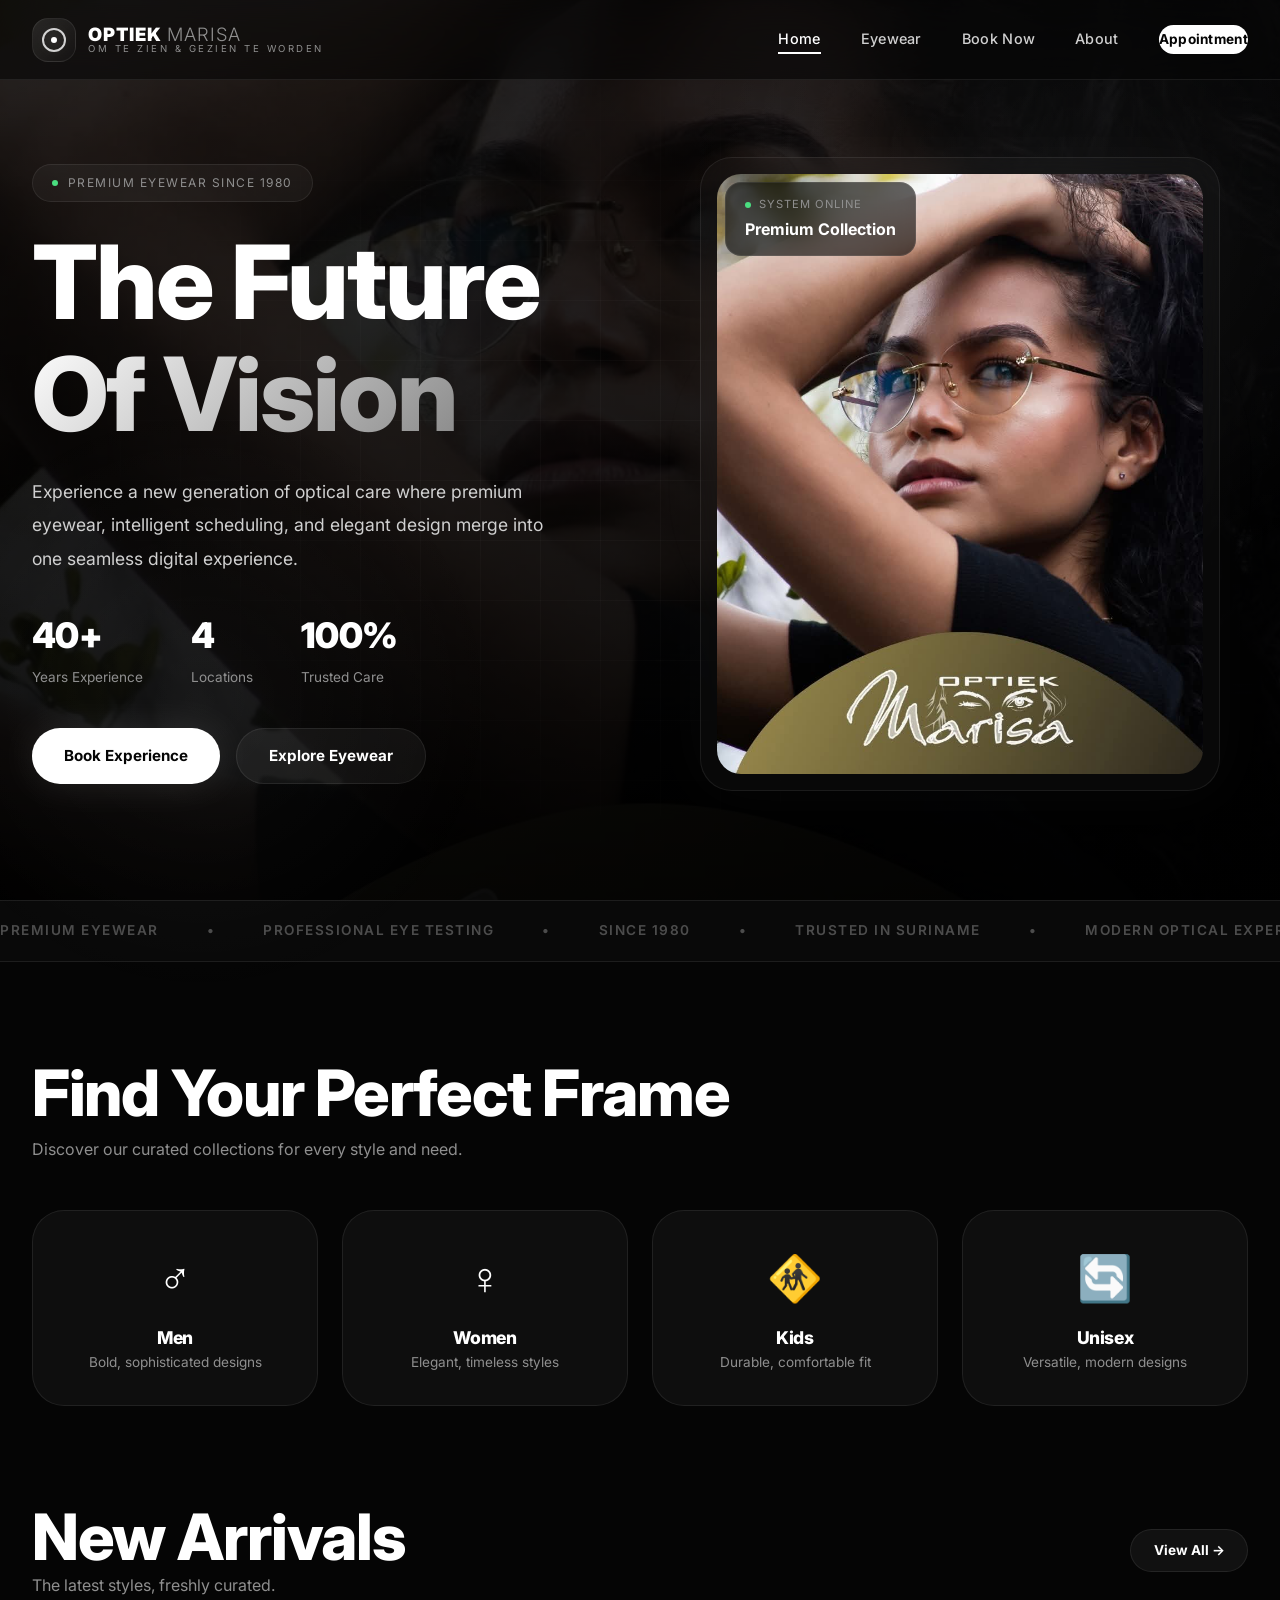
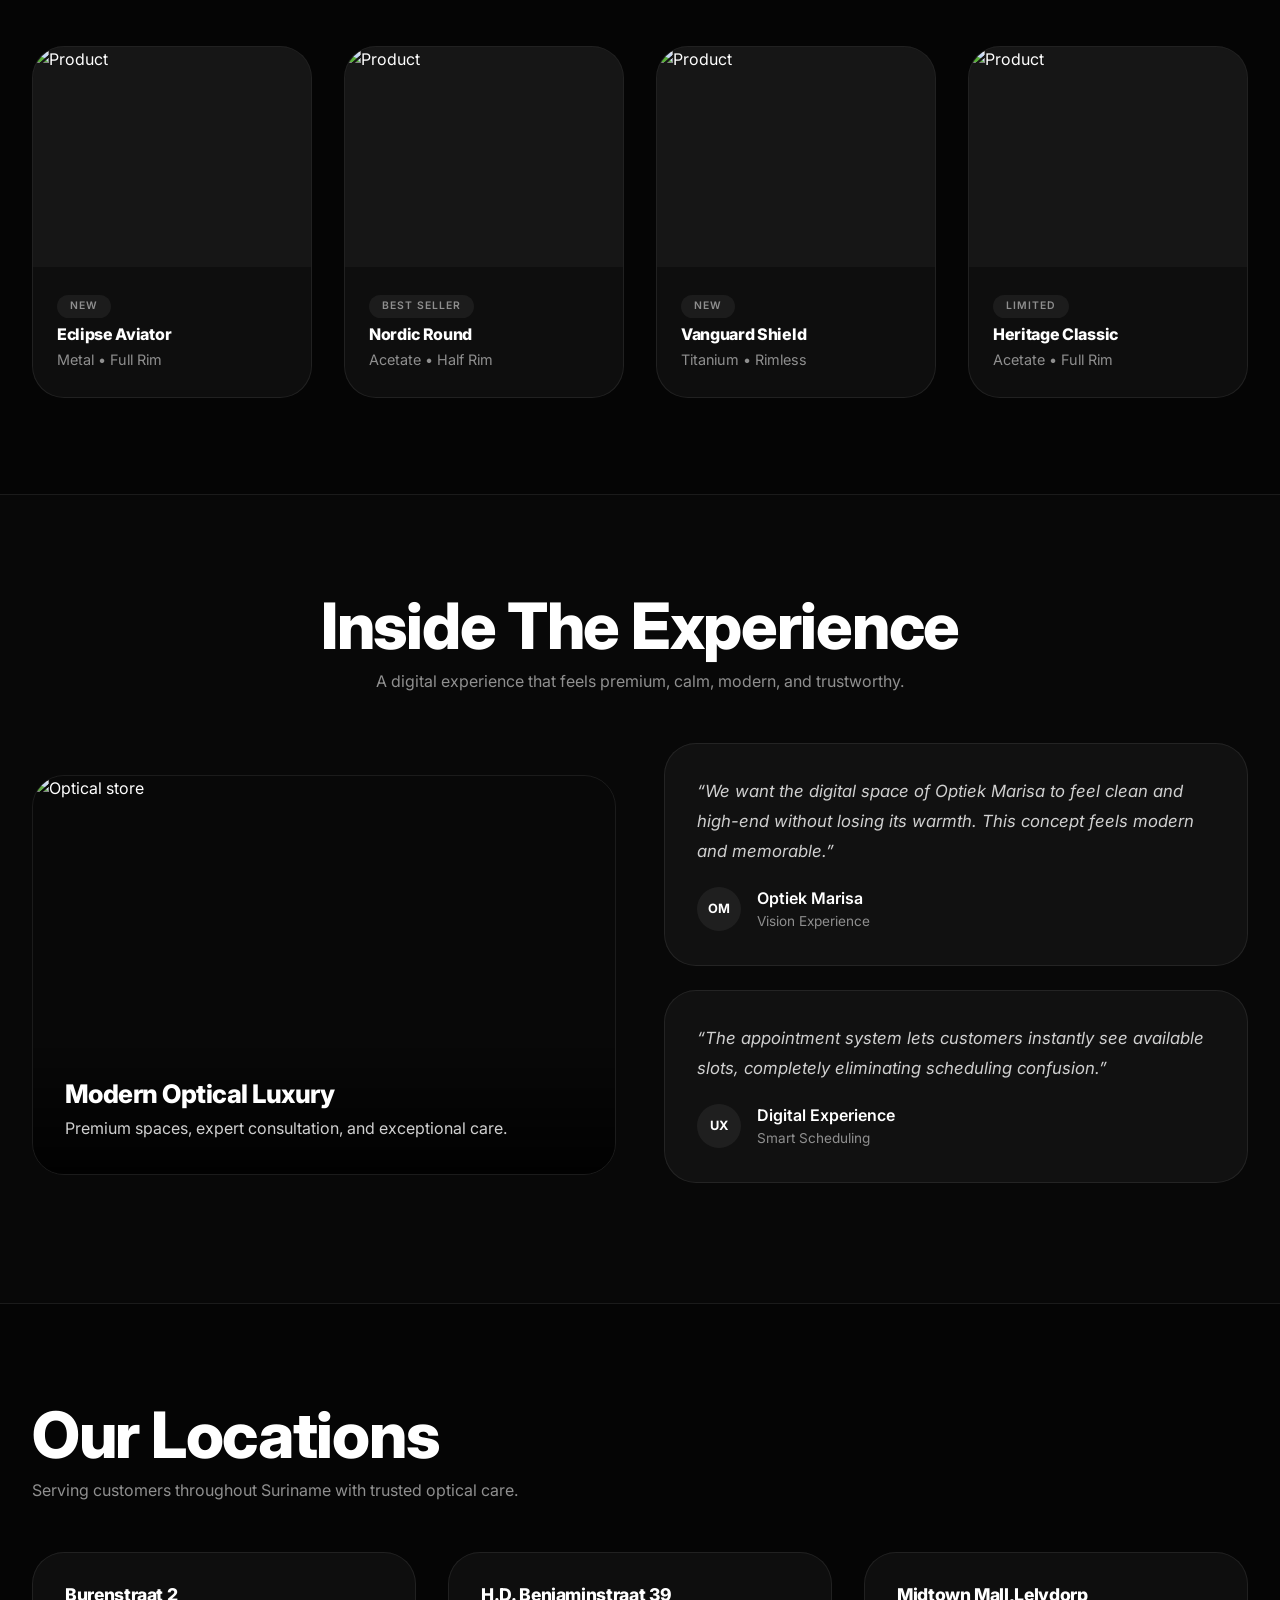
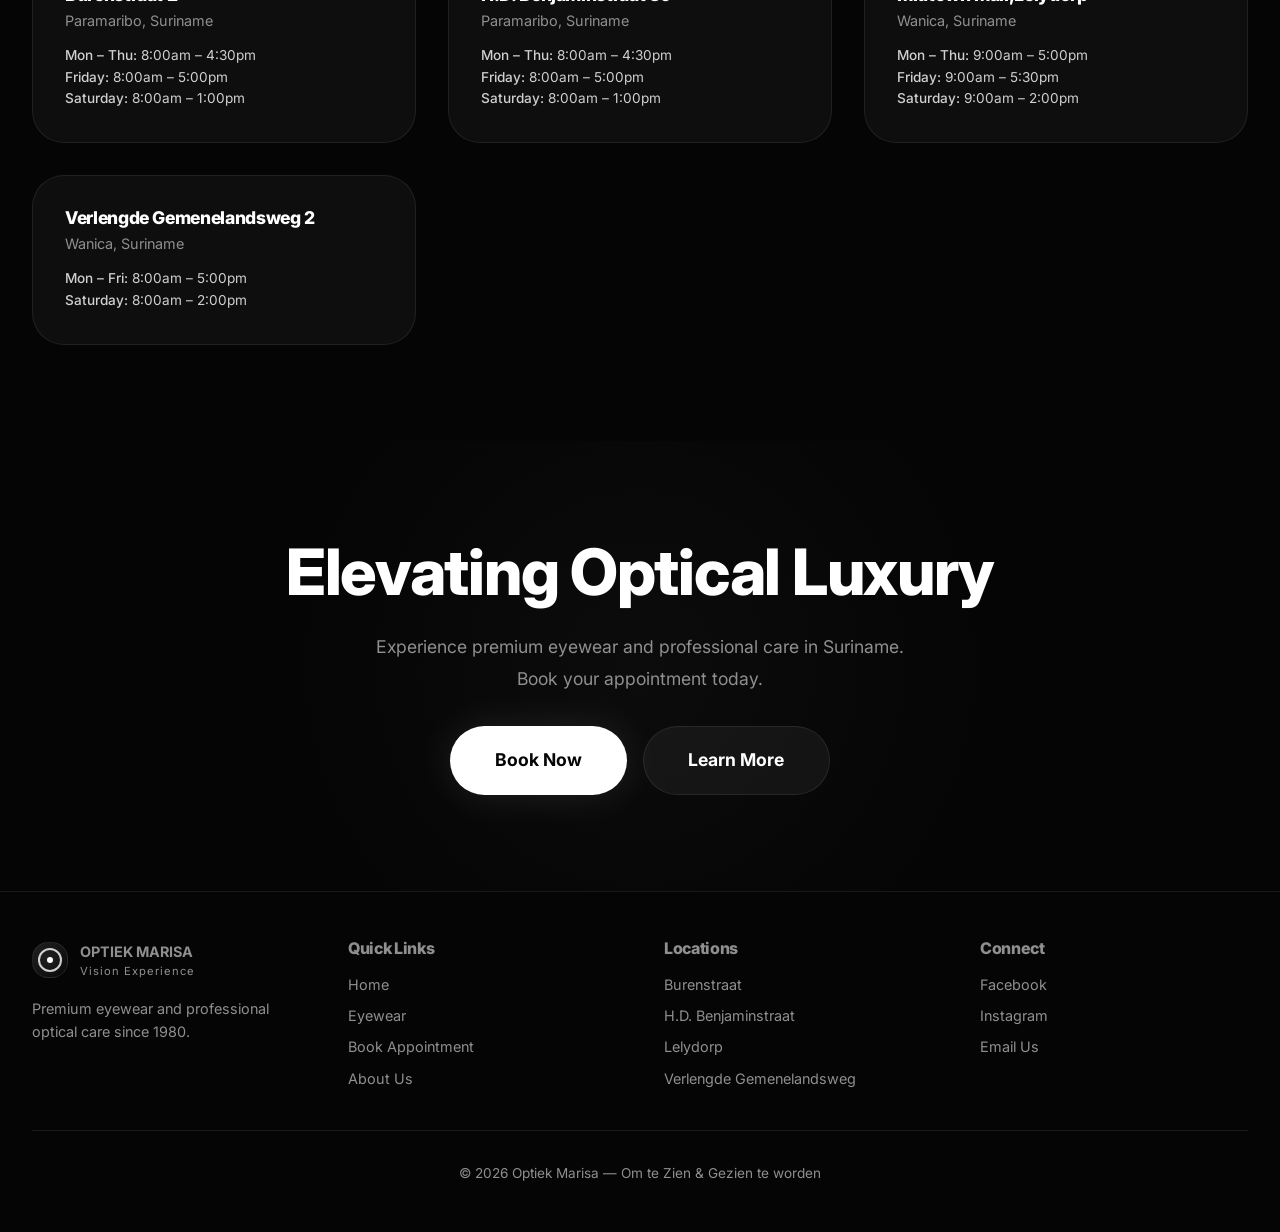
==== index.html @ 631f49a5 "Add files via upload" ====
<!DOCTYPE html>
<html lang="en">
<head>
  <meta charset="UTF-8" />
  <meta name="viewport" content="width=device-width, initial-scale=1.0" />
  <title>Optiek Marisa — The Future of Vision</title>
  <meta name="description" content="Premium eyewear and optical care in Suriname. Book your appointment online." />

  <link rel="preconnect" href="https://fonts.googleapis.com">
  <link rel="preconnect" href="https://fonts.gstatic.com" crossorigin>
  <link href="https://fonts.googleapis.com/css2?family=Inter:wght@300;400;500;600;700;800;900&display=swap" rel="stylesheet">

  <!-- Global Styles -->
  <link rel="stylesheet" href="css/global.css">
<link rel="stylesheet" href="css/index.css">

</head>
<body>

  <!-- ===== AMBIENT EFFECTS ===== -->
  <div class="grid-overlay"></div>
  <div class="ambient-glow"></div>

  <!-- ===== NAVIGATION ===== -->
  <nav class="nav" role="navigation" aria-label="Main Navigation">
    <a href="index.html" class="nav-brand">
      <div class="nav-logo"></div>
      <div class="nav-brand-text">
        <span class="brand-name">OPTIEK <span>MARISA</span></span>
        <span class="brand-tagline">Om te Zien & Gezien te worden</span>
      </div>
    </a>

    <ul class="nav-links">
      <li><a href="index.html" class="active">Home</a></li>
      <li><a href="glasses.html">Eyewear</a></li>
      <li><a href="booking.html">Book Now</a></li>
      <li><a href="about.html">About</a></li>
      <li><a href="booking.html" class="nav-cta">Appointment</a></li>
    </ul>

    <button class="nav-toggle" aria-label="Toggle navigation menu">
      <span></span>
      <span></span>
      <span></span>
    </button>
  </nav>

  <!-- ===== HERO ===== -->
  <section class="hero" id="home">
    <div class="hero-bg">
      <img src="assets/optic.jpg" alt="Optical store interior" loading="eager">
    </div>
    <div class="hero-overlay"></div>

    <div class="hero-grid">
      <div class="hero-content fade">
        <div class="hero-badge">
          <span class="dot"></span>
          Premium Eyewear Since 1980
        </div>

        <h1>
          The Future<br>
          <span class="highlight">Of Vision</span>
        </h1>

        <p>
          Experience a new generation of optical care where premium eyewear,
          intelligent scheduling, and elegant design merge into one seamless
          digital experience.
        </p>

        <div class="hero-stats">
          <div class="hero-stat">
            <div class="number">40+</div>
            <div class="label">Years Experience</div>
          </div>
          <div class="hero-stat">
            <div class="number">4</div>
            <div class="label">Locations</div>
          </div>
          <div class="hero-stat">
            <div class="number">100%</div>
            <div class="label">Trusted Care</div>
          </div>
        </div>

        <div class="hero-buttons">
          <a href="booking.html" class="btn btn-primary">Book Experience</a>
          <a href="glasses.html" class="btn btn-secondary">Explore Eyewear</a>
        </div>
      </div>

      <div class="hero-visual fade fade-delay-2">
        <div class="orb"></div>
        <div class="hero-frame tilt">
          <div class="hero-float">
            <div class="status">
              <span class="dot"></span>
              System Online
            </div>
            <strong>Premium Collection</strong>
          </div>
          <img src="assets/optic.jpg" alt="Premium eyewear display" loading="lazy">
        </div>
      </div>
    </div>
  </section>

  <!-- ===== TRUST BAR ===== -->
  <div class="trust-bar">
    <div class="trust-track">
      <span>Premium Eyewear</span>
      <span>•</span>
      <span>Professional Eye Testing</span>
      <span>•</span>
      <span>Since 1980</span>
      <span>•</span>
      <span>Trusted in Suriname</span>
      <span>•</span>
      <span>Modern Optical Experience</span>
      <span>•</span>
      <span>International Quality</span>
      <span>•</span>
      <span>Lens Customization</span>
    </div>
  </div>

  <!-- ===== FEATURED CATEGORIES ===== -->
  <section class="section-padding">
    <div class="container">
      <div class="fade">
        <h2>Find Your Perfect Frame</h2>
        <p class="text-muted" style="max-width: 600px; margin-top: 0.5rem;">
          Discover our curated collections for every style and need.
        </p>
      </div>

      <div class="categories-grid">
        <a href="glasses.html?gender=men" class="category-card fade fade-delay-1">
          <div class="icon">♂️</div>
          <h4>Men</h4>
          <p>Bold, sophisticated designs</p>
        </a>
        <a href="glasses.html?gender=women" class="category-card fade fade-delay-2">
          <div class="icon">♀️</div>
          <h4>Women</h4>
          <p>Elegant, timeless styles</p>
        </a>
        <a href="glasses.html?gender=kids" class="category-card fade fade-delay-3">
          <div class="icon">🚸</div>
          <h4>Kids</h4>
          <p>Durable, comfortable fit</p>
        </a>
        <a href="glasses.html?gender=unisex" class="category-card fade fade-delay-4">
          <div class="icon">🔄</div>
          <h4>Unisex</h4>
          <p>Versatile, modern designs</p>
        </a>
      </div>
    </div>
  </section>

  <!-- ===== NEW ARRIVALS ===== -->
  <section class="section-padding" style="padding-top: 0;">
    <div class="container">
      <div class="fade" style="display: flex; justify-content: space-between; align-items: center; flex-wrap: wrap; gap: 1rem;">
        <div>
          <h2>New Arrivals</h2>
          <p class="text-muted">The latest styles, freshly curated.</p>
        </div>
        <a href="glasses.html" class="btn btn-secondary btn-sm">View All →</a>
      </div>

      <div class="product-showcase">
        <div class="product-card fade fade-delay-1">
          <div class="image">
            <img src="https://images.unsplash.com/photo-1572635196237-14b3f281503f?q=80&w=400&auto=format&fit=crop" alt="Product" loading="lazy">
          </div>
          <div class="info">
            <span class="tag">New</span>
            <h4>Eclipse Aviator</h4>
            <span class="price">Metal • Full Rim</span>
          </div>
        </div>

        <div class="product-card fade fade-delay-2">
          <div class="image">
            <img src="https://images.unsplash.com/photo-1511499767150-a48a237f0083?q=80&w=400&auto=format&fit=crop" alt="Product" loading="lazy">
          </div>
          <div class="info">
            <span class="tag">Best Seller</span>
            <h4>Nordic Round</h4>
            <span class="price">Acetate • Half Rim</span>
          </div>
        </div>

        <div class="product-card fade fade-delay-3">
          <div class="image">
            <img src="https://images.unsplash.com/photo-1577803645773-f96470509666?q=80&w=400&auto=format&fit=crop" alt="Product" loading="lazy">
          </div>
          <div class="info">
            <span class="tag">New</span>
            <h4>Vanguard Shield</h4>
            <span class="price">Titanium • Rimless</span>
          </div>
        </div>

        <div class="product-card fade fade-delay-4">
          <div class="image">
            <img src="https://images.unsplash.com/photo-1591076482161-42ce6da69f67?q=80&w=400&auto=format&fit=crop" alt="Product" loading="lazy">
          </div>
          <div class="info">
            <span class="tag">Limited</span>
            <h4>Heritage Classic</h4>
            <span class="price">Acetate • Full Rim</span>
          </div>
        </div>
      </div>
    </div>
  </section>

  <!-- ===== EXPERIENCE ===== -->
  <section class="section-padding" style="background: rgba(255,255,255,0.01); border-top: 1px solid var(--border-color); border-bottom: 1px solid var(--border-color);">
    <div class="container">
      <div class="fade" style="text-align: center; margin-bottom: 3rem;">
        <h2>Inside The Experience</h2>
        <p class="text-muted" style="max-width: 600px; margin: 0.5rem auto 0;">
          A digital experience that feels premium, calm, modern, and trustworthy.
        </p>
      </div>

      <div class="experience-grid">
        <div class="experience-image fade">
          <img src="https://images.unsplash.com/photo-1574258495973-f010dfbb5371?q=80&w=800&auto=format&fit=crop" alt="Optical store" loading="lazy">
          <div class="overlay">
            <h3>Modern Optical Luxury</h3>
            <p>Premium spaces, expert consultation, and exceptional care.</p>
          </div>
        </div>

        <div class="experience-content">
          <div class="testimonial fade fade-delay-1">
            <blockquote>
              “We want the digital space of Optiek Marisa to feel clean and high-end
              without losing its warmth. This concept feels modern and memorable.”
            </blockquote>
            <div class="author">
              <div class="avatar">OM</div>
              <div>
                <div class="name">Optiek Marisa</div>
                <div class="role">Vision Experience</div>
              </div>
            </div>
          </div>

          <div class="testimonial fade fade-delay-2">
            <blockquote>
              “The appointment system lets customers instantly see available slots,
              completely eliminating scheduling confusion.”
            </blockquote>
            <div class="author">
              <div class="avatar">UX</div>
              <div>
                <div class="name">Digital Experience</div>
                <div class="role">Smart Scheduling</div>
              </div>
            </div>
          </div>
        </div>
      </div>
    </div>
  </section>

  <!-- ===== LOCATIONS ===== -->
  <section class="section-padding">
    <div class="container">
      <div class="fade">
        <h2>Our Locations</h2>
        <p class="text-muted" style="max-width: 600px; margin-top: 0.5rem;">
          Serving customers throughout Suriname with trusted optical care.
        </p>
      </div>

      <div class="locations-grid">
        <div class="location-card fade fade-delay-1">
          <h4>Burenstraat 2</h4>
          <p class="address">Paramaribo, Suriname</p>
          <div class="hours">
            <div><span class="day">Mon – Thu:</span> 8:00am – 4:30pm</div>
            <div><span class="day">Friday:</span> 8:00am – 5:00pm</div>
            <div><span class="day">Saturday:</span> 8:00am – 1:00pm</div>
          </div>
        </div>

        <div class="location-card fade fade-delay-2">
          <h4>H.D. Benjaminstraat 39</h4>
          <p class="address">Paramaribo, Suriname</p>
          <div class="hours">
            <div><span class="day">Mon – Thu:</span> 8:00am – 4:30pm</div>
            <div><span class="day">Friday:</span> 8:00am – 5:00pm</div>
            <div><span class="day">Saturday:</span> 8:00am – 1:00pm</div>
          </div>
        </div>

        <div class="location-card fade fade-delay-3">
          <h4>Midtown Mall,Lelydorp</h4>
          <p class="address">Wanica, Suriname</p>
          <div class="hours">
            <div><span class="day">Mon – Thu:</span> 9:00am – 5:00pm</div>
            <div><span class="day">Friday:</span> 9:00am – 5:30pm</div>
            <div><span class="day">Saturday:</span> 9:00am – 2:00pm</div>
          </div>
        </div>

        <div class="location-card fade fade-delay-4">
          <h4>Verlengde Gemenelandsweg 2</h4>
          <p class="address">Wanica, Suriname</p>
          <div class="hours">
            <div><span class="day">Mon – Fri:</span> 8:00am – 5:00pm</div>
            <div><span class="day">Saturday:</span> 8:00am – 2:00pm</div>
          </div>
        </div>
      </div>
    </div>
  </section>

  <!-- ===== CTA ===== -->
  <section class="cta-section">
    <div class="fade">
      <h2>Elevating Optical Luxury</h2>
      <p>
        Experience premium eyewear and professional care in Suriname.<br>
        Book your appointment today.
      </p>
      <div style="display: flex; gap: 1rem; justify-content: center; flex-wrap: wrap;">
        <a href="booking.html" class="btn btn-primary btn-lg">Book Now</a>
        <a href="about.html" class="btn btn-secondary btn-lg">Learn More</a>
      </div>
    </div>
  </section>

  <!-- ===== FOOTER ===== -->
  <footer class="footer">
    <div class="footer-grid">
      <div>
        <div style="display: flex; align-items: center; gap: 0.75rem; margin-bottom: 1rem;">
          <div class="nav-logo" style="width: 36px; height: 36px;"></div>
          <div>
            <strong>OPTIEK MARISA</strong>
            <div style="font-size: 0.7rem; color: var(--text-muted); letter-spacing: 1px;">Vision Experience</div>
          </div>
        </div>
        <p style="color: var(--text-muted); font-size: 0.9rem; max-width: 260px;">
          Premium eyewear and professional optical care since 1980.
        </p>
      </div>

      <div>
        <h4>Quick Links</h4>
        <ul class="footer-links">
          <li><a href="index.html">Home</a></li>
          <li><a href="glasses.html">Eyewear</a></li>
          <li><a href="booking.html">Book Appointment</a></li>
          <li><a href="about.html">About Us</a></li>
        </ul>
      </div>

      <div>
        <h4>Locations</h4>
        <ul class="footer-links">
          <li><a href="#">Burenstraat</a></li>
          <li><a href="#">H.D. Benjaminstraat</a></li>
          <li><a href="#">Lelydorp</a></li>
          <li><a href="#">Verlengde Gemenelandsweg</a></li>

        </ul>
      </div>

      <div>
        <h4>Connect</h4>
        <ul class="footer-links">
          <li><a href="https://www.facebook.com/optiekmarisanv" target="_blank">Facebook</a></li>
          <li><a href="https://www.instagram.com" target="_blank">Instagram</a></li>
          <li><a href="mailto:info@optiekmarisa.com">Email Us</a></li>
        </ul>
      </div>
    </div>

    <div class="footer-bottom">
      © 2026 Optiek Marisa — Om te Zien & Gezien te worden
    </div>
  </footer>

  <!-- ===== GLOBAL JS ===== -->
  <script src="js/global.js"></script>

  <!-- ===== PAGE JS ===== -->

    <script src="js/index.js"></script>

</body>
</html>
---- css/global.css ----
/* ============================================
   OPTIEK MARISA — GLOBAL STYLES
   Version: 2.0
   ============================================ */

* {
  margin: 0;
  padding: 0;
  box-sizing: border-box;
  scroll-behavior: smooth;
}

:root {
  --bg-primary: #050505;
  --bg-secondary: #0a0a0a;
  --bg-card: rgba(255, 255, 255, 0.04);
  --bg-card-hover: rgba(255, 255, 255, 0.08);
  --border-color: rgba(255, 255, 255, 0.08);
  --border-light: rgba(255, 255, 255, 0.15);
  --text-primary: #ffffff;
  --text-secondary: #d0d0d0;
  --text-muted: #8f8f8f;
  --text-inverse: #050505;
  --accent: #f0f0f0;
  --glow: rgba(255, 255, 255, 0.1);
  --glow-strong: rgba(255, 255, 255, 0.2);
  --font-family: 'Inter', -apple-system, BlinkMacSystemFont, 'Segoe UI', sans-serif;
  --nav-height: 80px;
  --border-radius-sm: 16px;
  --border-radius-md: 24px;
  --border-radius-lg: 32px;
  --border-radius-xl: 40px;
  --transition-fast: 0.2s ease;
  --transition-med: 0.4s ease;
  --transition-slow: 0.6s ease;
}

html {
  font-size: 16px;
  -webkit-font-smoothing: antialiased;
  -moz-osx-font-smoothing: grayscale;
}

body {
  font-family: var(--font-family);
  background: var(--bg-primary);
  color: var(--text-primary);
  overflow-x: hidden;
  line-height: 1.6;
  min-height: 100vh;
}

/* ===== GRID OVERLAY ===== */
.grid-overlay {
  position: fixed;
  inset: 0;
  pointer-events: none;
  z-index: 0;
  background-image:
    linear-gradient(rgba(255, 255, 255, 0.025) 1px, transparent 1px),
    linear-gradient(90deg, rgba(255, 255, 255, 0.025) 1px, transparent 1px);
  background-size: 60px 60px;
  mask-image: radial-gradient(ellipse at center, black 20%, transparent 70%);
  -webkit-mask-image: radial-gradient(ellipse at center, black 20%, transparent 70%);
}

/* ===== AMBIENT GLOW ===== */
.ambient-glow {
  position: fixed;
  inset: 0;
  pointer-events: none;
  z-index: 0;
}

.ambient-glow::before {
  content: '';
  position: absolute;
  width: 800px;
  height: 800px;
  top: -200px;
  right: -200px;
  background: radial-gradient(circle, rgba(255, 255, 255, 0.06), transparent 70%);
  border-radius: 50%;
  animation: ambientPulse 8s ease-in-out infinite;
}

.ambient-glow::after {
  content: '';
  position: absolute;
  width: 600px;
  height: 600px;
  bottom: -100px;
  left: -100px;
  background: radial-gradient(circle, rgba(255, 255, 255, 0.04), transparent 70%);
  border-radius: 50%;
  animation: ambientPulse 10s ease-in-out infinite reverse;
}

@keyframes ambientPulse {
  0%, 100% { transform: scale(1); opacity: 0.6; }
  50% { transform: scale(1.2); opacity: 1; }
}

/* ===== SCROLLBAR ===== */
::-webkit-scrollbar {
  width: 6px;
}

::-webkit-scrollbar-track {
  background: var(--bg-primary);
}

::-webkit-scrollbar-thumb {
  background: rgba(255, 255, 255, 0.2);
  border-radius: 999px;
}

::-webkit-scrollbar-thumb:hover {
  background: rgba(255, 255, 255, 0.3);
}

/* ===== TYPOGRAPHY ===== */
h1, h2, h3, h4, h5, h6 {
  font-weight: 800;
  letter-spacing: -0.02em;
  line-height: 1.1;
}

h1 {
  font-size: clamp(3rem, 8vw, 7rem);
}

h2 {
  font-size: clamp(2.5rem, 5vw, 4.5rem);
}

h3 {
  font-size: clamp(1.5rem, 2.5vw, 2.2rem);
}

a {
  color: var(--text-primary);
  text-decoration: none;
  transition: var(--transition-fast);
}

img {
  max-width: 100%;
  display: block;
}

/* ===== CONTAINER ===== */
.container {
  max-width: 1400px;
  margin: 0 auto;
  padding: 0 2rem;
}

.section-padding {
  padding: 6rem 0;
}

@media (max-width: 768px) {
  .container {
    padding: 0 1.25rem;
  }
  .section-padding {
    padding: 4rem 0;
  }
}

/* ===== NAVIGATION ===== */
.nav {
  position: fixed;
  top: 0;
  left: 0;
  width: 100%;
  z-index: 1000;
  padding: 0 2rem;
  height: var(--nav-height);
  display: flex;
  align-items: center;
  justify-content: space-between;
  background: rgba(5, 5, 5, 0.6);
  backdrop-filter: blur(24px) saturate(1.2);
  -webkit-backdrop-filter: blur(24px) saturate(1.2);
  border-bottom: 1px solid var(--border-color);
  transition: var(--transition-med);
}

.nav.scrolled {
  background: rgba(5, 5, 5, 0.85);
  backdrop-filter: blur(32px) saturate(1.4);
  -webkit-backdrop-filter: blur(32px) saturate(1.4);
}

.nav-brand {
  display: flex;
  align-items: center;
  gap: 0.75rem;
}

.nav-logo {
  width: 44px;
  height: 44px;
  border-radius: var(--border-radius-sm);
  border: 1px solid var(--border-color);
  background: linear-gradient(135deg, rgba(255,255,255,0.1), rgba(255,255,255,0.02));
  display: flex;
  align-items: center;
  justify-content: center;
  position: relative;
}

.nav-logo::before {
  content: '';
  width: 20px;
  height: 20px;
  border-radius: 50%;
  border: 2px solid rgba(255,255,255,0.8);
  position: absolute;
}

.nav-logo::after {
  content: '';
  width: 6px;
  height: 6px;
  border-radius: 50%;
  background: white;
  box-shadow: 0 0 16px rgba(255,255,255,0.6);
}

.nav-brand-text {
  display: flex;
  flex-direction: column;
  line-height: 1.1;
}

.nav-brand-text .brand-name {
  font-weight: 900;
  font-size: 1.15rem;
  letter-spacing: 1px;
}

.nav-brand-text .brand-name span {
  color: var(--text-muted);
  font-weight: 300;
}

.nav-brand-text .brand-tagline {
  font-size: 0.6rem;
  color: var(--text-muted);
  letter-spacing: 2.5px;
  text-transform: uppercase;
}

.nav-links {
  display: flex;
  align-items: center;
  gap: 2.5rem;
  list-style: none;
}

.nav-links a {
  font-size: 0.9rem;
  font-weight: 500;
  color: var(--text-secondary);
  letter-spacing: 0.3px;
  position: relative;
  padding: 0.4rem 0;
}

.nav-links a::after {
  content: '';
  position: absolute;
  bottom: 0;
  left: 0;
  width: 0;
  height: 2px;
  background: var(--text-primary);
  transition: var(--transition-fast);
}

.nav-links a:hover {
  color: var(--text-primary);
}

.nav-links a:hover::after {
  width: 100%;
}

.nav-links a.active {
  color: var(--text-primary);
}

.nav-links a.active::after {
  width: 100%;
}

.nav-cta {
  padding: 0.6rem 1.6rem;
  border-radius: 999px;
  background: var(--text-primary);
  color: var(--text-inverse) !important;
  font-weight: 700 !important;
  font-size: 0.85rem !important;
  transition: var(--transition-fast);
}

.nav-cta:hover {
  transform: scale(1.05);
  background: #e0e0e0;
}

.nav-cta::after {
  display: none !important;
}

/* ===== MOBILE NAV TOGGLE ===== */
.nav-toggle {
  display: none;
  flex-direction: column;
  gap: 5px;
  cursor: pointer;
  background: none;
  border: none;
  padding: 4px;
}

.nav-toggle span {
  display: block;
  width: 24px;
  height: 2px;
  background: var(--text-primary);
  border-radius: 999px;
  transition: var(--transition-fast);
  transform-origin: center;
}

.nav-toggle.active span:nth-child(1) {
  transform: rotate(45deg) translate(5px, 5px);
}

.nav-toggle.active span:nth-child(2) {
  opacity: 0;
}

.nav-toggle.active span:nth-child(3) {
  transform: rotate(-45deg) translate(5px, -5px);
}

@media (max-width: 900px) {
  .nav-toggle {
    display: flex;
  }

  .nav-links {
    position: fixed;
    top: var(--nav-height);
    left: 0;
    width: 100%;
    height: calc(100vh - var(--nav-height));
    flex-direction: column;
    justify-content: center;
    align-items: center;
    gap: 2rem;
    background: rgba(5, 5, 5, 0.95);
    backdrop-filter: blur(32px);
    -webkit-backdrop-filter: blur(32px);
    transform: translateX(100%);
    transition: var(--transition-med);
    padding: 2rem;
  }

  .nav-links.open {
    transform: translateX(0);
  }

  .nav-links a {
    font-size: 1.4rem;
  }

  .nav-links a::after {
    display: none;
  }

  .nav-cta {
    font-size: 1.1rem !important;
    padding: 0.8rem 2.4rem;
  }
}

/* ===== BUTTONS ===== */
.btn {
  display: inline-flex;
  align-items: center;
  justify-content: center;
  gap: 0.75rem;
  padding: 0.9rem 2rem;
  border-radius: 999px;
  font-weight: 700;
  font-size: 0.95rem;
  border: none;
  cursor: pointer;
  transition: var(--transition-fast);
  text-decoration: none;
}

.btn-primary {
  background: var(--text-primary);
  color: var(--text-inverse);
  box-shadow: 0 0 40px var(--glow);
}

.btn-primary:hover {
  transform: translateY(-3px);
  box-shadow: 0 0 60px var(--glow-strong);
}

.btn-secondary {
  background: rgba(255, 255, 255, 0.05);
  color: var(--text-primary);
  border: 1px solid var(--border-color);
}

.btn-secondary:hover {
  background: rgba(255, 255, 255, 0.1);
  transform: translateY(-3px);
}

.btn-outline {
  background: transparent;
  color: var(--text-primary);
  border: 1px solid var(--border-light);
}

.btn-outline:hover {
  background: rgba(255, 255, 255, 0.05);
  border-color: var(--text-primary);
}

.btn-dark {
  background: var(--bg-primary);
  color: var(--text-primary);
  border: 1px solid var(--border-color);
}

.btn-dark:hover {
  background: rgba(255, 255, 255, 0.05);
}

.btn-sm {
  padding: 0.6rem 1.4rem;
  font-size: 0.85rem;
}

.btn-lg {
  padding: 1.2rem 2.8rem;
  font-size: 1.1rem;
}

/* ===== CARDS ===== */
.card {
  background: var(--bg-card);
  border: 1px solid var(--border-color);
  border-radius: var(--border-radius-lg);
  padding: 2rem;
  transition: var(--transition-med);
  backdrop-filter: blur(12px);
  -webkit-backdrop-filter: blur(12px);
  position: relative;
  overflow: hidden;
}

.card::before {
  content: '';
  position: absolute;
  inset: 0;
  background: linear-gradient(135deg, transparent, rgba(255,255,255,0.02), transparent);
  transform: translateX(-100%);
  transition: var(--transition-slow);
}

.card:hover::before {
  transform: translateX(100%);
}

.card:hover {
  transform: translateY(-6px);
  border-color: var(--border-light);
  background: var(--bg-card-hover);
}

.card-icon {
  font-size: 2.4rem;
  margin-bottom: 1rem;
}

.card h3 {
  margin-bottom: 0.75rem;
}

.card p {
  color: var(--text-muted);
  line-height: 1.8;
}

/* ===== FADE ANIMATIONS ===== */
.fade {
  opacity: 0;
  transform: translateY(30px);
  transition: all 0.8s cubic-bezier(0.16, 1, 0.3, 1);
}

.fade.active {
  opacity: 1;
  transform: translateY(0);
}

.fade-delay-1 { transition-delay: 0.1s; }
.fade-delay-2 { transition-delay: 0.2s; }
.fade-delay-3 { transition-delay: 0.3s; }
.fade-delay-4 { transition-delay: 0.4s; }
.fade-delay-5 { transition-delay: 0.5s; }

/* ===== FOOTER ===== */
.footer {
  border-top: 1px solid var(--border-color);
  padding: 3rem 2rem;
  text-align: center;
  color: var(--text-muted);
  font-size: 0.9rem;
}

.footer-grid {
  max-width: 1400px;
  margin: 0 auto;
  display: grid;
  grid-template-columns: repeat(auto-fit, minmax(200px, 1fr));
  gap: 3rem;
  text-align: left;
  padding-bottom: 2rem;
  border-bottom: 1px solid var(--border-color);
  margin-bottom: 2rem;
}

.footer h4 {
  margin-bottom: 1rem;
  font-size: 1rem;
}

.footer-links {
  list-style: none;
}

.footer-links li {
  margin-bottom: 0.5rem;
}

.footer-links a {
  color: var(--text-muted);
  font-size: 0.9rem;
}

.footer-links a:hover {
  color: var(--text-primary);
}

.footer-bottom {
  text-align: center;
  color: var(--text-muted);
  font-size: 0.85rem;
}

@media (max-width: 768px) {
  .footer-grid {
    grid-template-columns: 1fr 1fr;
    gap: 2rem;
  }
}

@media (max-width: 480px) {
  .footer-grid {
    grid-template-columns: 1fr;
    text-align: center;
  }
}

/* ===== UTILITY ===== */
.text-center { text-align: center; }
.text-muted { color: var(--text-muted); }
.mt-1 { margin-top: 1rem; }
.mt-2 { margin-top: 2rem; }
.mt-3 { margin-top: 3rem; }
.mb-1 { margin-bottom: 1rem; }
.mb-2 { margin-bottom: 2rem; }
.mb-3 { margin-bottom: 3rem; }
.gap-1 { gap: 1rem; }
.gap-2 { gap: 2rem; }
.flex { display: flex; }
.flex-wrap { flex-wrap: wrap; }
.items-center { align-items: center; }
.justify-between { justify-content: space-between; }
.grid-2 { display: grid; grid-template-columns: repeat(auto-fit, minmax(300px, 1fr)); gap: 2rem; }
.grid-3 { display: grid; grid-template-columns: repeat(auto-fit, minmax(260px, 1fr)); gap: 2rem; }
.grid-4 { display: grid; grid-template-columns: repeat(auto-fit, minmax(220px, 1fr)); gap: 2rem; }
---- css/index.css ----
/* ===== HOME PAGE STYLES ===== */
.hero {
  min-height: 100vh;
  display: flex;
  align-items: center;
  padding: calc(var(--nav-height) + 2rem) 2rem 4rem;
  position: relative;
  overflow: hidden;
}

.hero-bg {
  position: absolute;
  inset: 0;
  z-index: -2;
}

.hero-bg img {
  width: 100%;
  height: 100%;
  object-fit: cover;
  filter: grayscale(20%) brightness(0.3);
  transform: scale(1.05);
}

.hero-overlay {
  position: absolute;
  inset: 0;
  background:
    linear-gradient(to bottom, rgba(0,0,0,0.4), rgba(0,0,0,0.85)),
    radial-gradient(circle at 30% 40%, rgba(255,255,255,0.06), transparent 50%);
  z-index: -1;
}

.hero-grid {
  display: grid;
  grid-template-columns: 1fr 1fr;
  gap: 4rem;
  align-items: center;
  max-width: 1400px;
  margin: 0 auto;
  width: 100%;
  position: relative;
  z-index: 1;
}

.hero-badge {
  display: inline-flex;
  align-items: center;
  gap: 0.6rem;
  padding: 0.5rem 1.2rem;
  border-radius: 999px;
  border: 1px solid var(--border-color);
  background: rgba(255,255,255,0.04);
  font-size: 0.75rem;
  letter-spacing: 1.5px;
  text-transform: uppercase;
  color: var(--text-muted);
  margin-bottom: 1.5rem;
}

.hero-badge .dot {
  width: 6px;
  height: 6px;
  border-radius: 50%;
  background: #4ade80;
  animation: pulseDot 2s ease-in-out infinite;
}

@keyframes pulseDot {
  0%, 100% { opacity: 1; transform: scale(1); }
  50% { opacity: 0.5; transform: scale(0.8); }
}

.hero h1 {
  margin-bottom: 1.5rem;
}

.hero h1 .highlight {
  background: linear-gradient(135deg, #ffffff, #888888);
  -webkit-background-clip: text;
  -webkit-text-fill-color: transparent;
  background-clip: text;
}

.hero p {
  color: var(--text-secondary);
  max-width: 520px;
  font-size: 1.1rem;
  line-height: 1.9;
  margin-bottom: 2rem;
}

.hero-stats {
  display: flex;
  gap: 3rem;
  margin-bottom: 2.5rem;
}

.hero-stat {
  text-align: left;
}

.hero-stat .number {
  font-size: 2.2rem;
  font-weight: 900;
  letter-spacing: -0.02em;
}

.hero-stat .label {
  color: var(--text-muted);
  font-size: 0.85rem;
  margin-top: 0.2rem;
}

.hero-buttons {
  display: flex;
  gap: 1rem;
  flex-wrap: wrap;
}

/* Hero Visual */
.hero-visual {
  position: relative;
  display: flex;
  justify-content: center;
  align-items: center;
}

.hero-visual .orb {
  position: absolute;
  width: 500px;
  height: 500px;
  border-radius: 50%;
  background: radial-gradient(circle, rgba(255,255,255,0.08), transparent 70%);
  filter: blur(60px);
  animation: orbPulse 6s ease-in-out infinite;
}

@keyframes orbPulse {
  0%, 100% { transform: scale(1); opacity: 0.6; }
  50% { transform: scale(1.1); opacity: 1; }
}

.hero-frame {
  position: relative;
  width: 100%;
  max-width: 520px;
  padding: 1rem;
  border-radius: var(--border-radius-lg);
  background: rgba(255,255,255,0.03);
  border: 1px solid var(--border-color);
  backdrop-filter: blur(20px);
  -webkit-backdrop-filter: blur(20px);
  box-shadow: 0 0 60px rgba(255,255,255,0.03);
  overflow: hidden;
}

.hero-frame::before {
  content: '';
  position: absolute;
  inset: 0;
  background: linear-gradient(120deg, transparent, rgba(255,255,255,0.06), transparent);
  transform: translateX(-100%);
  animation: shine 8s linear infinite;
}

@keyframes shine {
  from { transform: translateX(-100%); }
  to { transform: translateX(200%); }
}

.hero-frame img {
  width: 100%;
  height: 600px;
  object-fit: cover;
  border-radius: var(--border-radius-md);
  display: block;
}

.hero-float {
  position: absolute;
  top: 1.5rem;
  left: 1.5rem;
  padding: 0.8rem 1.2rem;
  border-radius: var(--border-radius-sm);
  background: rgba(0,0,0,0.6);
  border: 1px solid var(--border-color);
  backdrop-filter: blur(16px);
  -webkit-backdrop-filter: blur(16px);
}

.hero-float .status {
  display: flex;
  align-items: center;
  gap: 0.5rem;
  font-size: 0.7rem;
  letter-spacing: 1px;
  text-transform: uppercase;
  color: var(--text-muted);
}

.hero-float .status .dot {
  width: 6px;
  height: 6px;
  border-radius: 50%;
  background: #4ade80;
}

.hero-float strong {
  display: block;
  font-size: 1rem;
  margin-top: 0.2rem;
}

/* Trust Bar */
.trust-bar {
  border-top: 1px solid var(--border-color);
  border-bottom: 1px solid var(--border-color);
  padding: 1.2rem 0;
  background: rgba(255,255,255,0.02);
  overflow: hidden;
  position: relative;
}

.trust-track {
  display: flex;
  gap: 3rem;
  white-space: nowrap;
  animation: scrollText 25s linear infinite;
  font-weight: 600;
  font-size: 0.85rem;
  letter-spacing: 1.5px;
  text-transform: uppercase;
  color: var(--text-muted);
}

.trust-track span {
  opacity: 0.5;
  transition: var(--transition-fast);
}

.trust-track span:hover {
  opacity: 1;
}

@keyframes scrollText {
  from { transform: translateX(0); }
  to { transform: translateX(-50%); }
}

/* Featured Categories */
.categories-grid {
  display: grid;
  grid-template-columns: repeat(4, 1fr);
  gap: 1.5rem;
  margin-top: 3rem;
}

.category-card {
  background: var(--bg-card);
  border: 1px solid var(--border-color);
  border-radius: var(--border-radius-lg);
  padding: 2rem 1.5rem;
  text-align: center;
  transition: var(--transition-med);
  cursor: pointer;
  position: relative;
  overflow: hidden;
}

.category-card::before {
  content: '';
  position: absolute;
  inset: 0;
  background: linear-gradient(135deg, transparent, rgba(255,255,255,0.03), transparent);
  transform: translateX(-100%);
  transition: var(--transition-slow);
}

.category-card:hover::before {
  transform: translateX(100%);
}

.category-card:hover {
  transform: translateY(-8px);
  border-color: var(--border-light);
  background: var(--bg-card-hover);
}

.category-card .icon {
  font-size: 2.8rem;
  margin-bottom: 0.8rem;
}

.category-card h4 {
  font-size: 1.1rem;
  margin-bottom: 0.3rem;
}

.category-card p {
  font-size: 0.85rem;
  color: var(--text-muted);
}

/* New Arrivals / Bestsellers */
.product-showcase {
  display: grid;
  grid-template-columns: repeat(auto-fit, minmax(240px, 1fr));
  gap: 2rem;
  margin-top: 3rem;
}

.product-card {
  background: var(--bg-card);
  border: 1px solid var(--border-color);
  border-radius: var(--border-radius-lg);
  overflow: hidden;
  transition: var(--transition-med);
}

.product-card:hover {
  transform: translateY(-8px);
  border-color: var(--border-light);
}

.product-card .image {
  height: 220px;
  background: rgba(255,255,255,0.03);
  overflow: hidden;
}

.product-card .image img {
  width: 100%;
  height: 100%;
  object-fit: cover;
  transition: var(--transition-slow);
}

.product-card:hover .image img {
  transform: scale(1.05);
}

.product-card .info {
  padding: 1.5rem;
}

.product-card .info .tag {
  display: inline-block;
  padding: 0.2rem 0.8rem;
  border-radius: 999px;
  font-size: 0.65rem;
  text-transform: uppercase;
  letter-spacing: 1px;
  font-weight: 600;
  background: rgba(255,255,255,0.06);
  color: var(--text-muted);
  margin-bottom: 0.5rem;
}

.product-card .info h4 {
  font-size: 1rem;
  margin-bottom: 0.2rem;
}

.product-card .info .price {
  color: var(--text-muted);
  font-size: 0.9rem;
}

/* Experience Section */
.experience-grid {
  display: grid;
  grid-template-columns: 1fr 1fr;
  gap: 3rem;
  margin-top: 3rem;
  align-items: center;
}

.experience-image {
  position: relative;
  border-radius: var(--border-radius-lg);
  overflow: hidden;
  border: 1px solid var(--border-color);
  min-height: 400px;
}

.experience-image img {
  width: 100%;
  height: 100%;
  object-fit: cover;
  filter: grayscale(20%);
}

.experience-image .overlay {
  position: absolute;
  bottom: 0;
  left: 0;
  right: 0;
  padding: 2rem;
  background: linear-gradient(to top, rgba(0,0,0,0.8), transparent);
}

.experience-image .overlay h3 {
  font-size: 1.6rem;
  margin-bottom: 0.5rem;
}

.experience-image .overlay p {
  color: var(--text-secondary);
}

.experience-content .testimonial {
  background: var(--bg-card);
  border: 1px solid var(--border-color);
  border-radius: var(--border-radius-lg);
  padding: 2rem;
  margin-bottom: 1.5rem;
}

.experience-content .testimonial blockquote {
  font-size: 1.05rem;
  line-height: 1.8;
  color: var(--text-secondary);
  margin-bottom: 1.2rem;
  font-style: italic;
}

.experience-content .testimonial .author {
  display: flex;
  align-items: center;
  gap: 1rem;
}

.experience-content .testimonial .author .avatar {
  width: 44px;
  height: 44px;
  border-radius: 50%;
  background: rgba(255,255,255,0.06);
  display: flex;
  align-items: center;
  justify-content: center;
  font-weight: 700;
  font-size: 0.8rem;
}

.experience-content .testimonial .author .name {
  font-weight: 600;
}

.experience-content .testimonial .author .role {
  color: var(--text-muted);
  font-size: 0.85rem;
}

/* Locations */
.locations-grid {
  display: grid;
  grid-template-columns: repeat(3, 1fr);
  gap: 2rem;
  margin-top: 3rem;
}

.location-card {
  background: var(--bg-card);
  border: 1px solid var(--border-color);
  border-radius: var(--border-radius-lg);
  padding: 2rem;
  transition: var(--transition-med);
}

.location-card:hover {
  transform: translateY(-4px);
  border-color: var(--border-light);
}

.location-card h4 {
  font-size: 1.1rem;
  margin-bottom: 0.3rem;
}

.location-card .address {
  color: var(--text-muted);
  font-size: 0.9rem;
  margin-bottom: 0.8rem;
}

.location-card .hours {
  font-size: 0.85rem;
  color: var(--text-secondary);
}

.location-card .hours .day {
  font-weight: 500;
}

/* CTA Section */
.cta-section {
  text-align: center;
  padding: 6rem 2rem;
  position: relative;
}

.cta-section::before {
  content: '';
  position: absolute;
  inset: 0;
  background: radial-gradient(circle at center, rgba(255,255,255,0.03), transparent 60%);
  pointer-events: none;
}

.cta-section h2 {
  margin-bottom: 1.5rem;
}

.cta-section p {
  color: var(--text-muted);
  max-width: 600px;
  margin: 0 auto 2rem;
  font-size: 1.1rem;
  line-height: 1.8;
}

/* Responsive */
@media (max-width: 1100px) {
  .hero-grid {
    grid-template-columns: 1fr;
    gap: 2rem;
  }

  .hero-visual {
    order: -1;
  }

  .hero-frame img {
    height: 400px;
  }

  .hero h1 {
    font-size: clamp(2.5rem, 6vw, 4rem);
  }

  .experience-grid {
    grid-template-columns: 1fr;
  }

  .locations-grid {
    grid-template-columns: 1fr 1fr;
  }

  .categories-grid {
    grid-template-columns: repeat(2, 1fr);
  }
}

@media (max-width: 768px) {
  .hero {
    padding: calc(var(--nav-height) + 1rem) 1rem 3rem;
  }

  .hero-stats {
    gap: 2rem;
  }

  .hero-stat .number {
    font-size: 1.8rem;
  }

  .hero-frame img {
    height: 300px;
  }

  .locations-grid {
    grid-template-columns: 1fr;
  }

  .categories-grid {
    grid-template-columns: 1fr 1fr;
    gap: 1rem;
  }

  .category-card {
    padding: 1.5rem 1rem;
  }

  .product-showcase {
    grid-template-columns: 1fr 1fr;
    gap: 1rem;
  }
}

@media (max-width: 480px) {
  .categories-grid {
    grid-template-columns: 1fr 1fr;
  }

  .product-showcase {
    grid-template-columns: 1fr;
  }

  .hero-buttons {
    flex-direction: column;
    width: 100%;
  }

  .hero-buttons .btn {
    width: 100%;
    justify-content: center;
  }

  .hero-float {
    display: none;
  }
}
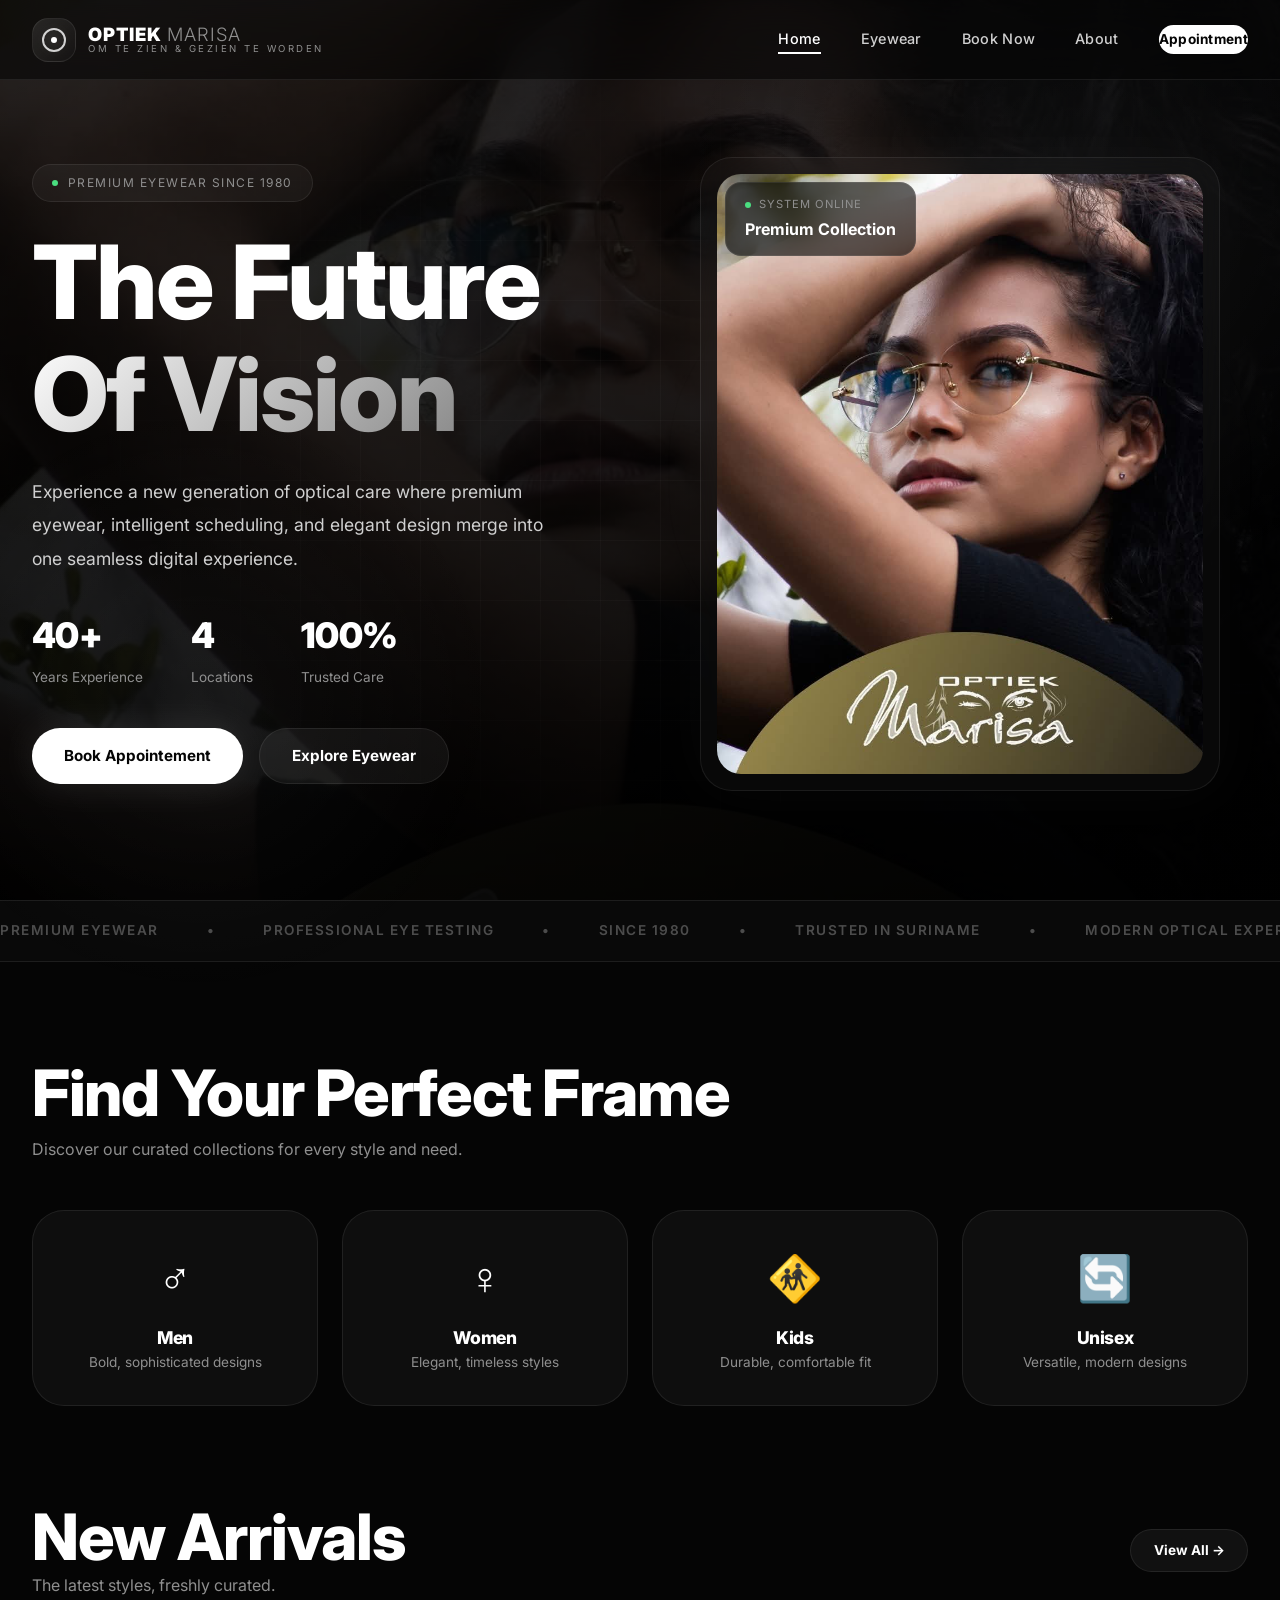
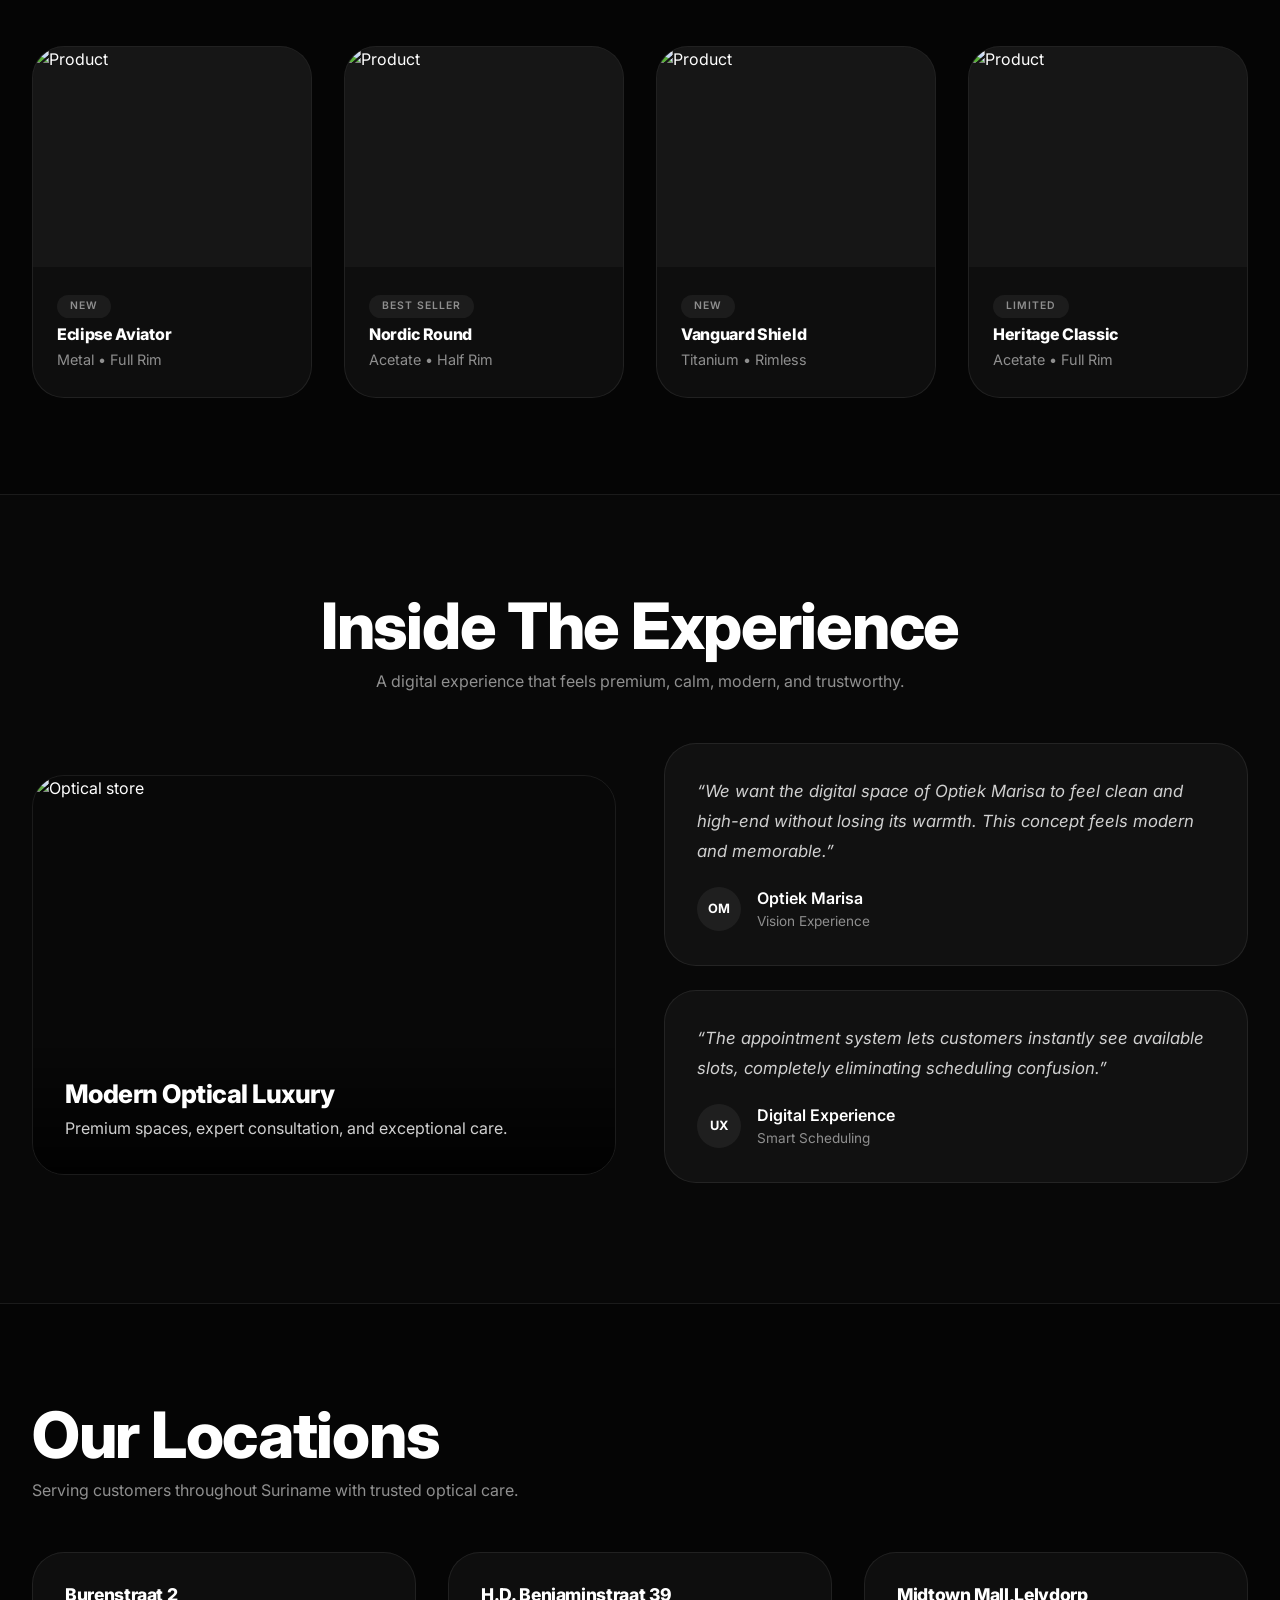
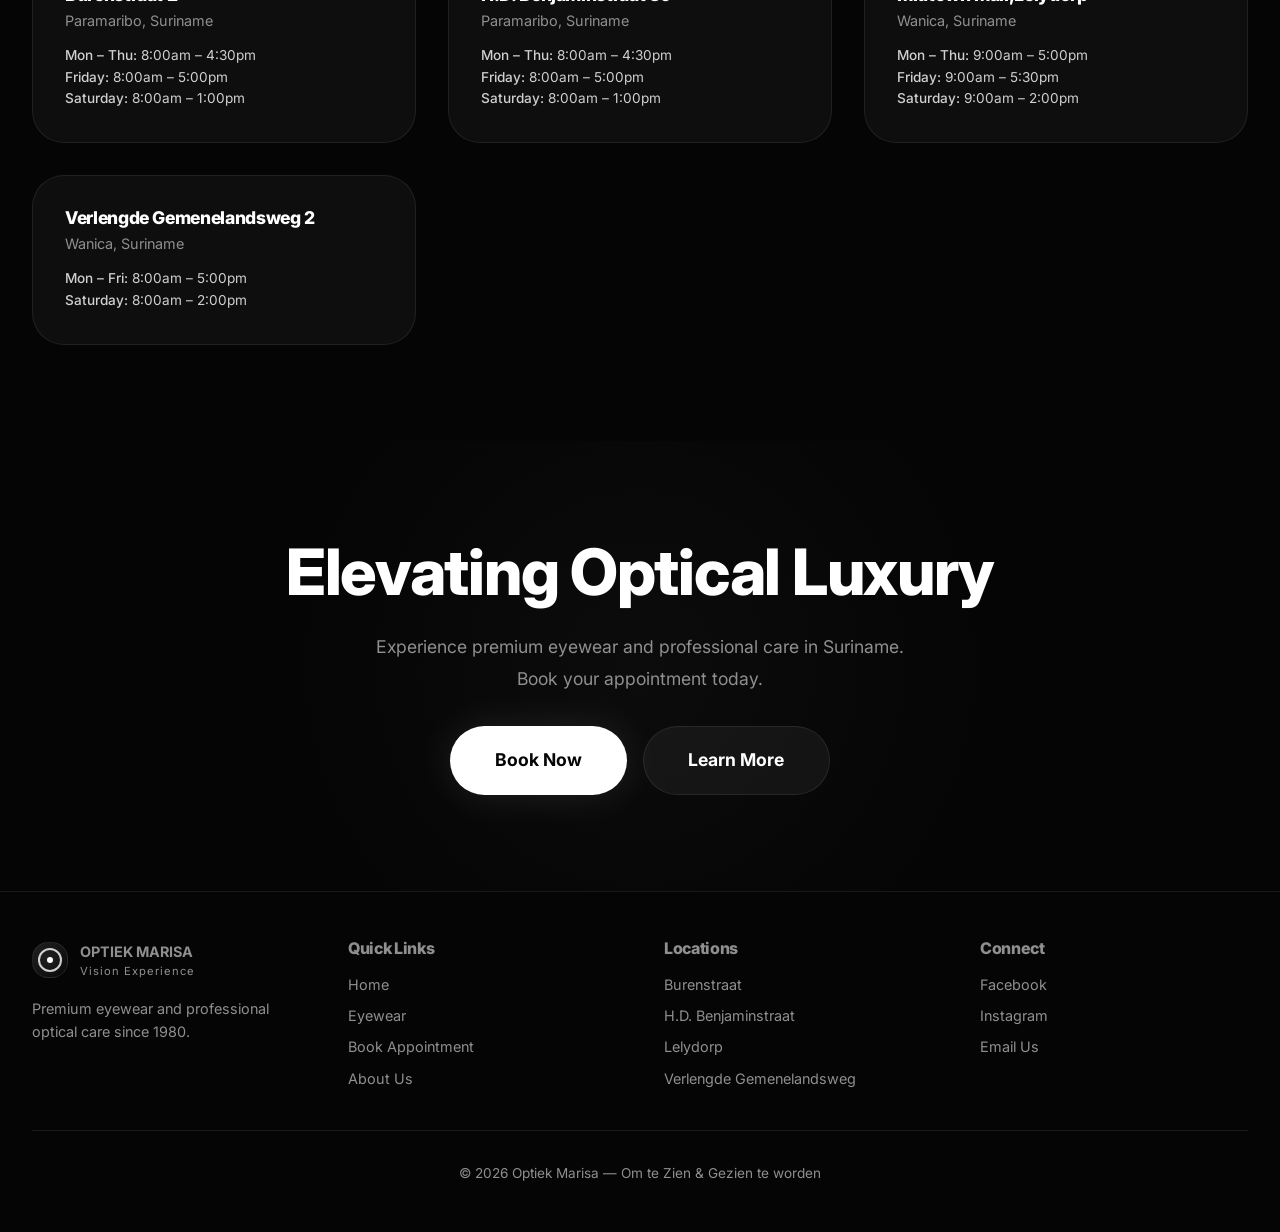
==== commit d01b1606: "Update index.html" ====
--- a/index.html
+++ b/index.html
@@ -87,7 +87,7 @@
         </div>
 
         <div class="hero-buttons">
-          <a href="booking.html" class="btn btn-primary">Book Experience</a>
+          <a href="booking.html" class="btn btn-primary">Book Appointement</a>
           <a href="glasses.html" class="btn btn-secondary">Explore Eyewear</a>
         </div>
       </div>
